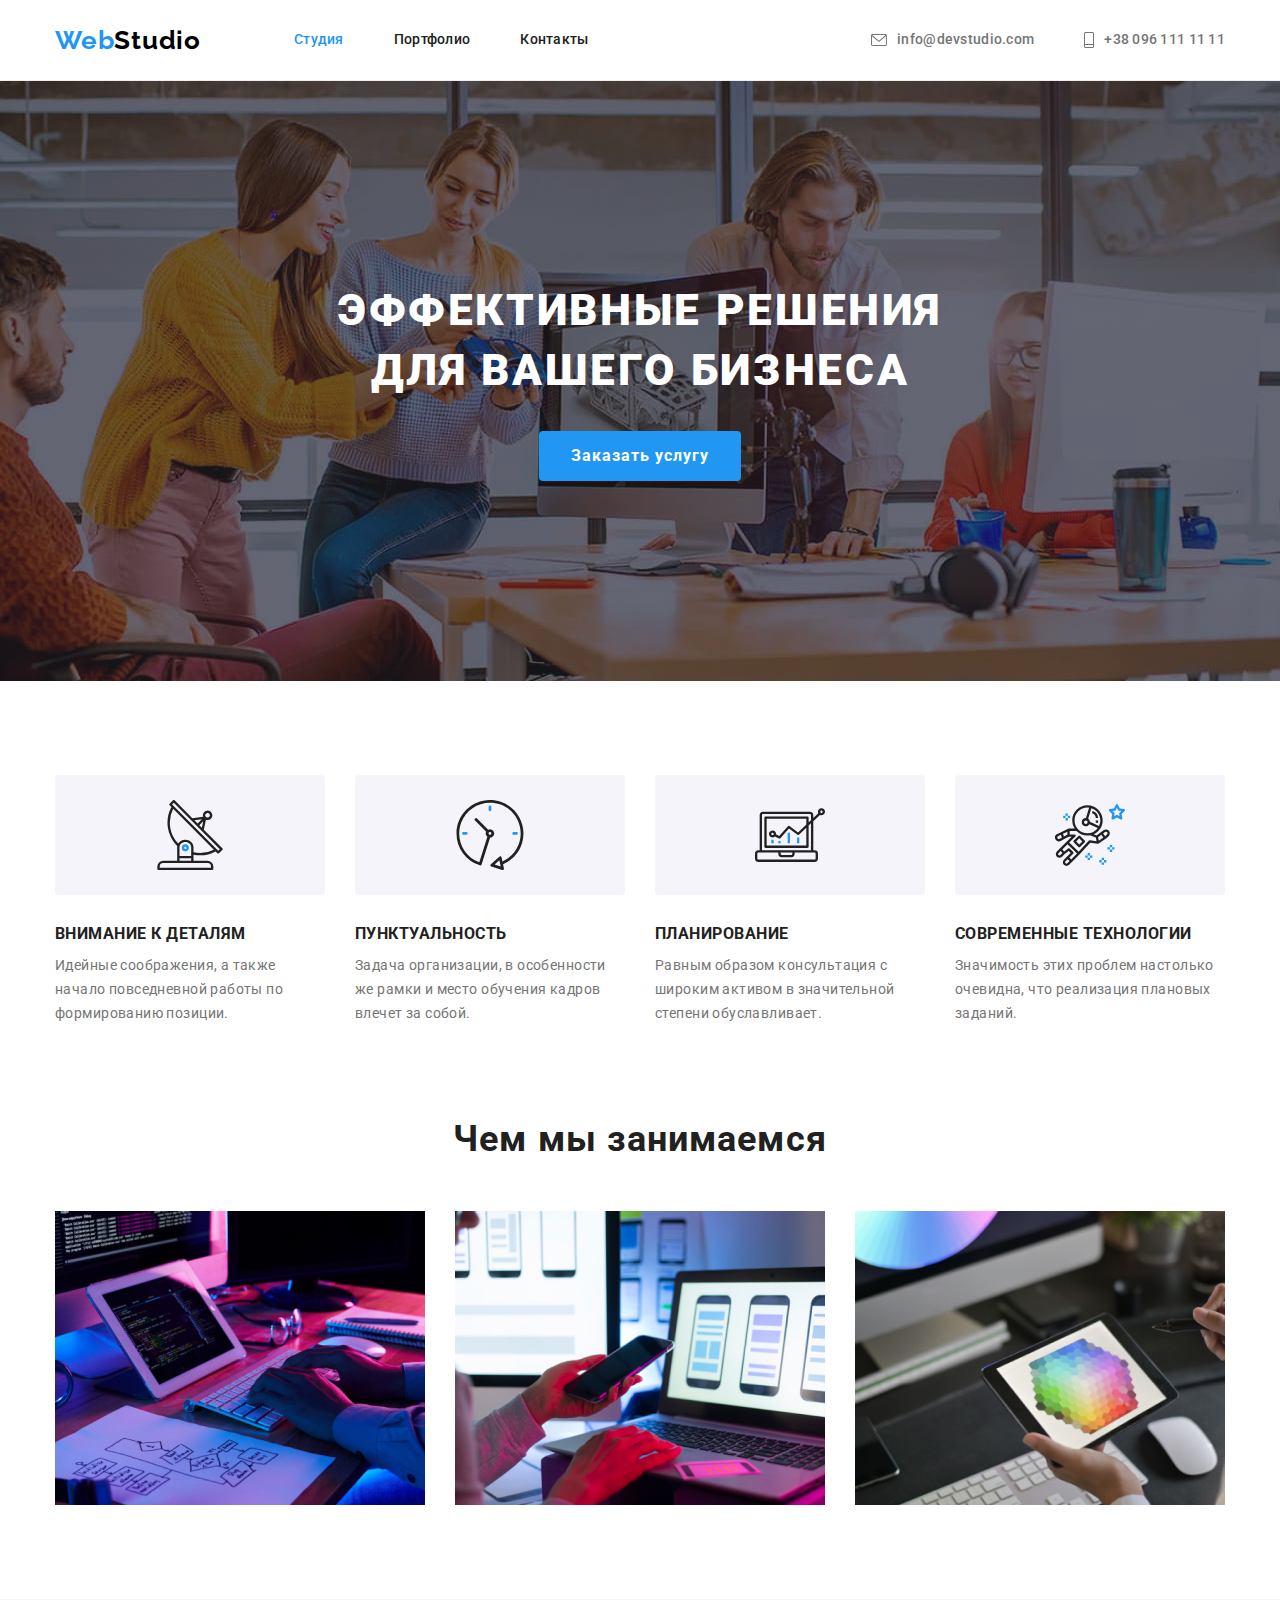
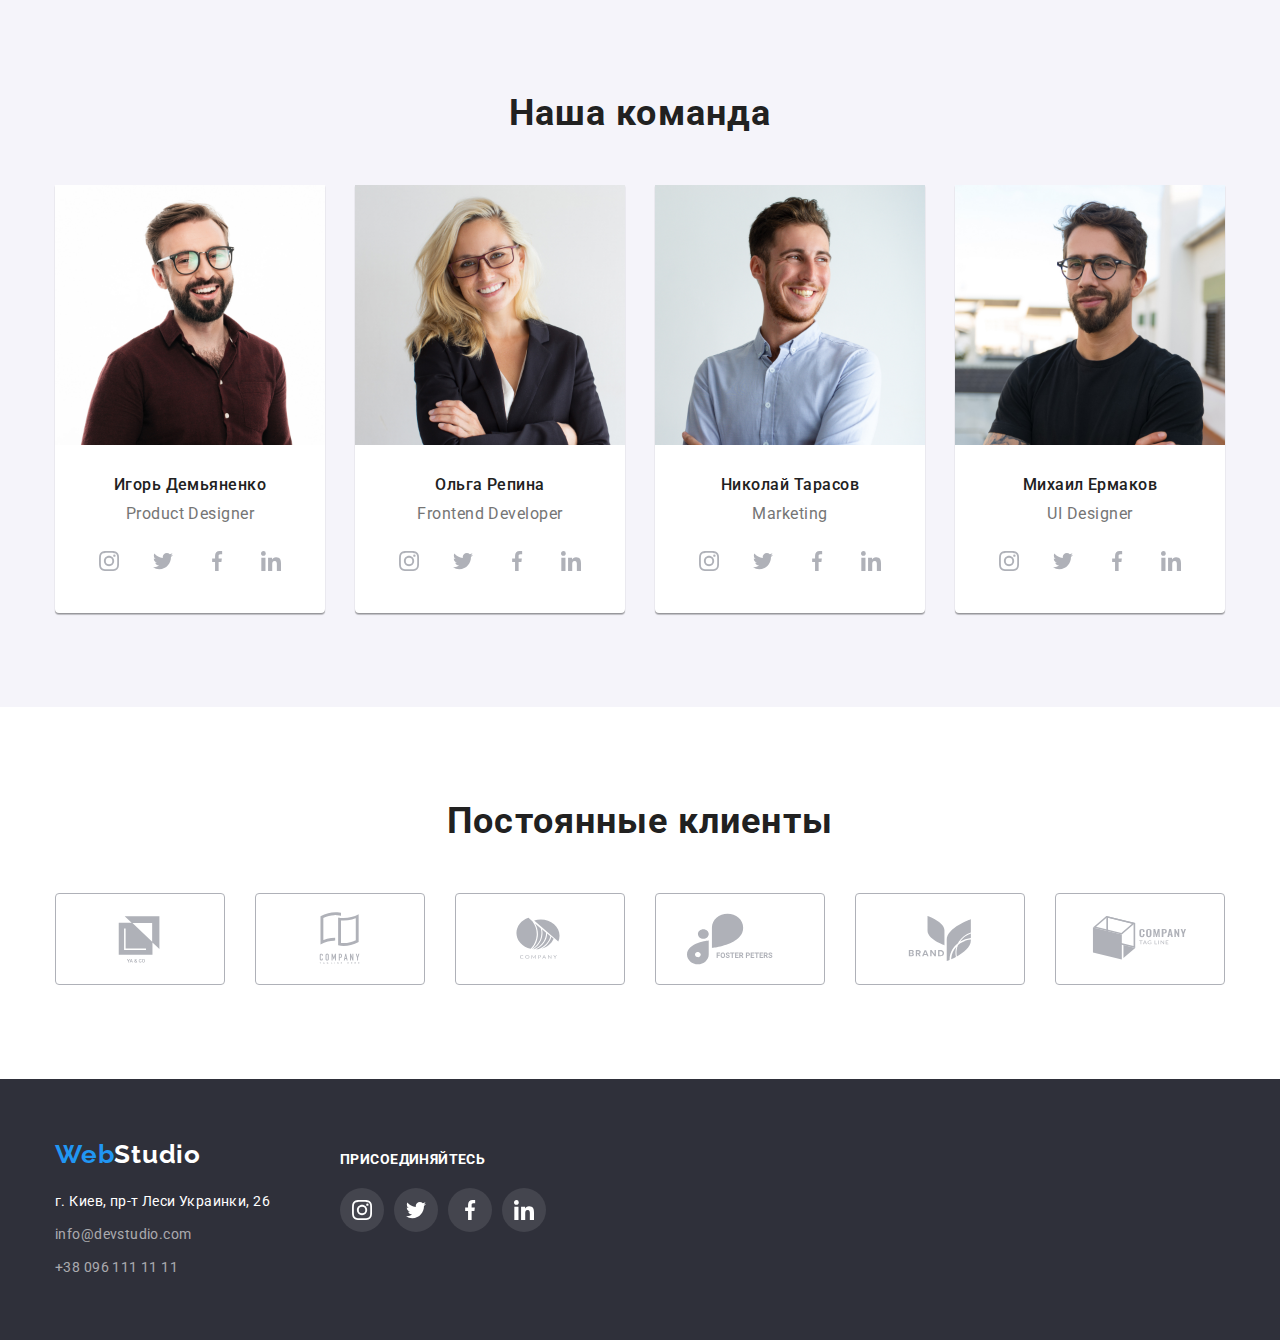
==== index.html @ 8ae1b4e3 "V0.1" ====
<!DOCTYPE html>
<html lang="ru">
  <head>
    <meta charset="UTF-8" />
    <meta http-equiv="X-UA-Compatible" content="IE=edge" />
    <meta name="viewport" content="width=device-width, initial-scale=1.0" />
    <title>WebStudio</title>
    <link rel="preconnect" href="https://fonts.googleapis.com" />
    <link rel="preconnect" href="https://fonts.gstatic.com" crossorigin />
    <link
      href="https://fonts.googleapis.com/css2?family=Raleway:wght@700&family=Roboto:wght@400;500;700;900&display=swap"
      rel="stylesheet"
    />
    <link 
    rel="stylesheet" 
    href="https://cdnjs.cloudflare.com/ajax/libs/modern-normalize/1.0.0/modern-normalize.min.css" />
    <link href="./css/style.css" rel="stylesheet" />
  </head>
  <body>
    <!--Шапка сайта-->
    <header class="page-header">
      <div class="container main-nav">
        <nav class="secondary-nav">
            <a class="header-logo" href="./index.html">
              <span class="logo-text">Web</span>Studio
            </a>
            
            <ul class="site-nav lists">
              <li class="item">
                <a class="link current" href="./index.html">
                  Студия
                </a>
              </li>

              <li class="item">
                <a class="link" href="./portfolio.html">
                  Портфолио
                </a>
              </li>

              <li class="item">
                <a class="link" href="">
                  Контакты
                </a>
              </li>

            </ul>
        </nav>

          <ul class="site-contacts lists">
            <li class="item">
              <a class="link" href="mailto:info@devstudio.com">
                <svg class="link-icon"  width="16" height="12">
                  <use href="./img/icons.svg#icon-mail"></use>
                </svg>
                info@devstudio.com
              </a>
            </li>

            <li class="item">
              <a class="link" href="tel:+380961111111">
                <svg class="link-icon" width="10" height="16">
                  <use href="./img/icons.svg#icon-phone"></use>
                </svg>
                +38 096 111 11 11
              </a>
            </li>

          </ul>
      </div>
        
    </header>
    
    <!--Главный блок-->
    <main>

      <!--Секция герой-->
      <section class="section-hero">
        <h1 class="hero-title">
          Эффективные решения <br>
          для вашего бизнеса
        </h1>
        <button type="button" class="button secondary">Заказать услугу</button>
      </section>

      <!--Секция преимуществ-->
      <section class="section">
          <div class="container">
              <h2 class="section-title visually-hidden">Наши преимущества</h2>
              
              <ul class="advantage-cards lists">

                <li class="item">

                  <div class="thumb">
                    <svg class="advantage-icon" width="70" height="70">
                      <use href="./img/icons.svg#icon-antenna"></use>
                    </svg>
                  </div>

                  <h3 class="card-title">
                    Внимание к деталям
                  </h3>
                  <p class="card-text">
                    Идейные соображения, а также начало повседневной работы по формированию позиции.
                  </p>
                </li>
                
                <li class="item">
                  <div class="thumb">
                    <svg class="advantage-icon" width="70" height="70">
                      <use href="./img/icons.svg#icon-clock"></use>
                    </svg>
                  </div>

                  <h3 class="card-title">
                    Пунктуальность
                  </h3>
                  <p class="card-text">
                    Задача организации, в особенности же рамки и место обучения кадров влечет за собой.
                  </p>
                </li>
                
                <li class="item">
                  <div class="thumb">
                    <svg class="advantage-icon" width="70" height="70">
                      <use href="./img/icons.svg#icon-diagram"></use>
                    </svg>
                  </div>

                  <h3 class="card-title">
                    Планирование
                  </h3>
                  <p class="card-text">
                    Равным образом консультация с широким активом в значительной степени обуславливает.
                  </p>
                </li>
                
                <li class="item">
                  <div class="thumb">
                    <svg class="advantage-icon" width="70" height="70">
                      <use href="./img/icons.svg#icon-astronaut"></use>
                    </svg>
                  </div>

                  <h3 class="card-title">
                    Современные технологии
                  </h3>
                  <p class="card-text">
                    Значимость этих проблем настолько очевидна, что реализация плановых заданий.
                  </p>
                </li>
              </ul>
          </div>
      </section>

      <!--Секция рода деятельности-->
      <section class="section secondary">
          <div class="container">
            
            <h2 class="section-title">Чем мы занимаемся</h2>
            
            <ul class="career-cards lists">

              <li class="item">
                <div class="card-tumb">
                  <img src="./img/img_1.jpg" 
                  alt="Программист работает за столом в офисе" 
                  width="370" />
                </div>
              </li>

              <li class="item">
                <div class="card-tumb">
                  <img src="./img/img_2.jpg" 
                  alt="Веб дизайнер разрабатывает интерфейс мобильного приложения" 
                  width="370" />
                </div>
              </li>

              <li class="item">
                <div class="card-tumb">
                  <img src="./img/img_3.jpg" 
                  alt="Веб дизайнер работает с графическим планшетом" 
                  width="370" />
                </div>
              </li>

            </ul>

          </div>
      </section>

      <!--Секция команды-->
      <section class="section team">
          <div class="container">
              <h2 class="section-title">Наша команда</h2>

              <ul class="team-cards lists">

                <li class="item">

                  <img src="./img/photo/photo_1.jpg" 
                  alt="Фотография члена команды" 
                  width="270" />

                  <div class="card-content">
                    <h3 class="card-title">
                      Игорь Демьяненко
                    </h3>
                    <p class="card-text">
                      Product Designer
                    </p>

                    <ul class="social-block lists">
                      <li class="social-item">
                        <a class="social-block__link" href="#instagram">
                          <svg class="social-icon" width="20" height="20">
                            <use href="./img/icons.svg#icon-instagram"></use>
                          </svg>
                        </a>
                      </li>

                      <li class="social-item">
                        <a class="social-block__link" href="#twitter">
                          <svg class="social-icon" width="20" height="20">
                            <use href="./img/icons.svg#icon-twitter"></use>
                          </svg>
                        </a>
                      </li>

                      <li class="social-item">
                        <a class="social-block__link" href="#facebook">
                          <svg class="social-icon" width="20" height="20">
                            <use href="./img/icons.svg#icon-facebook"></use>
                          </svg>
                        </a>
                      </li>

                      <li class="social-item">
                        <a class="social-block__link" href="#linkedin">
                          <svg class="social-icon" width="20" height="20">
                            <use href="./img/icons.svg#icon-linkedin"></use>
                          </svg>
                        </a>
                      </li>

                    </ul>


                  </div>

                </li>

                <li class="item">

                  <img src="./img/photo/photo_2.jpg" 
                  alt="Фотография члена команды" 
                  width="270" />

                  <div class="card-content">
                    <h3 class="card-title">
                      Ольга Репина
                    </h3>
                    <p class="card-text">
                      Frontend Developer
                    </p>

                    <ul class="social-block lists">
                      <li class="social-item">
                        <a class="social-block__link" href="#instagram">
                          <svg class="social-icon" width="20" height="20">
                            <use href="./img/icons.svg#icon-instagram"></use>
                          </svg>
                        </a>
                      </li>
                    
                      <li class="social-item">
                        <a class="social-block__link" href="#twitter">
                          <svg class="social-icon" width="20" height="20">
                            <use href="./img/icons.svg#icon-twitter"></use>
                          </svg>
                        </a>
                      </li>
                    
                      <li class="social-item">
                        <a class="social-block__link" href="#facebook">
                          <svg class="social-icon" width="20" height="20">
                            <use href="./img/icons.svg#icon-facebook"></use>
                          </svg>
                        </a>
                      </li>
                    
                      <li class="social-item">
                        <a class="social-block__link" href="#linkedin">
                          <svg class="social-icon" width="20" height="20">
                            <use href="./img/icons.svg#icon-linkedin"></use>
                          </svg>
                        </a>
                      </li>
                    
                    </ul>

                  </div>

                </li>

                <li class="item">

                  <img src="./img/photo/photo_3.jpg" 
                  alt="Фотография члена команды" 
                  width="270" />

                  <div class="card-content">
                    <h3 class="card-title">
                      Николай Тарасов
                    </h3>
                    <p class="card-text">
                      Marketing
                    </p>

                    <ul class="social-block lists">
                      <li class="social-item">
                        <a class="social-block__link" href="#instagram">
                          <svg class="social-icon" width="20" height="20">
                            <use href="./img/icons.svg#icon-instagram"></use>
                          </svg>
                        </a>
                      </li>
                    
                      <li class="social-item">
                        <a class="social-block__link" href="#twitter">
                          <svg class="social-icon" width="20" height="20">
                            <use href="./img/icons.svg#icon-twitter"></use>
                          </svg>
                        </a>
                      </li>
                    
                      <li class="social-item">
                        <a class="social-block__link" href="#facebook">
                          <svg class="social-icon" width="20" height="20">
                            <use href="./img/icons.svg#icon-facebook"></use>
                          </svg>
                        </a>
                      </li>
                    
                      <li class="social-item">
                        <a class="social-block__link" href="#linkedin">
                          <svg class="social-icon" width="20" height="20">
                            <use href="./img/icons.svg#icon-linkedin"></use>
                          </svg>
                        </a>
                      </li>
                    
                    </ul>

                  </div>
                </li>

                <li class="item">

                  <img src="./img/photo/photo_4.jpg" 
                  alt="Фотография члена команды" 
                  width="270" />

                  <div class="card-content">
                    <h3 class="card-title">
                      Михаил Ермаков
                    </h3>
                    <p class="card-text">
                      UI Designer
                    </p>

                    <ul class="social-block lists">
                      <li class="social-item">
                        <a class="social-block__link" href="#instagram">
                          <svg class="social-icon" width="20" height="20">
                            <use href="./img/icons.svg#icon-instagram"></use>
                          </svg>
                        </a>
                      </li>
                    
                      <li class="social-item">
                        <a class="social-block__link" href="#twitter">
                          <svg class="social-icon" width="20" height="20">
                            <use href="./img/icons.svg#icon-twitter"></use>
                          </svg>
                        </a>
                      </li>
                    
                      <li class="social-item">
                        <a class="social-block__link" href="#facebook">
                          <svg class="social-icon" width="20" height="20">
                            <use href="./img/icons.svg#icon-facebook"></use>
                          </svg>
                        </a>
                      </li>
                    
                      <li class="social-item">
                        <a class="social-block__link" href="#linkedin">
                          <svg class="social-icon" width="20" height="20">
                            <use href="./img/icons.svg#icon-linkedin"></use>
                          </svg>
                        </a>
                      </li>
                    
                    </ul>

                  </div>
                </li>

              </ul>
          </div>
      </section>

      <!-- Секция клиентов -->

      <section class="section">
        <div class="container">
          <h2 class="section-title">Постоянные клиенты</h2>

          <ul class="clients-cards lists">

            <li class="item">
                <a class="link" href="#client1">
                  <svg class="client-icon" width="106" height="60">
                    <use href="./img/icons.svg#icon-client1"></use>
                  </svg>
                </a>
            </li>

            <li class="item">
                <a class="link" href="#client2">
                  <svg class="client-icon" width="106" height="60">
                    <use href="./img/icons.svg#icon-client2"></use>
                  </svg>
                </a>
            </li>

            <li class="item">
                <a class="link" href="#client3">
                  <svg class="client-icon" width="106" height="60">
                    <use href="./img/icons.svg#icon-client3"></use>
                  </svg>
                </a>
            </li>

            <li class="item">
                <a class="link" href="#client4">
                  <svg class="client-icon" width="106" height="60">
                    <use href="./img/icons.svg#icon-client4"></use>
                  </svg>
                </a>
            </li>

            <li class="item">
                <a class="link" href="#client5">
                  <svg class="client-icon" width="106" height="60">
                    <use href="./img/icons.svg#icon-client5"></use>
                  </svg>
                </a>
            </li>

            <li class="item">
                <a class="link" href="#client6">
                  <svg class="client-icon" width="106" height="60">
                    <use href="./img/icons.svg#icon-client6"></use>
                  </svg>
                </a>
            </li>
          </ul>

        </div>
      </section>

    </main>
    <!--Подвал сайта-->
    <footer class="footer">
        <div class="container footer-contant">

          <div class="footer-logo">

            <a class="footer-link" href="./index.html">
              <span class="logo-text">Web</span>Studio
            </a>
            <address class="footer-address">
              <ul class="footer-contacts lists">

                <li class="link">
                  <a href="#" class="address">г. Киев, пр-т Леси Украинки, 26</a>
                </li>

                <li class="link">
                  <a href="mailto:info@devstudio.com">info@devstudio.com</a>
                </li>

                <li class="link">
                  <a href="tel:+380961111111">+38 096 111 11 11</a>
                </li>

              </ul>
            </address>
          </div>
            
          <div class="footer-social">

            <b class="title">присоединяйтесь</b>

            <ul class="social-block lists">
              <li class="social-item">
                <a class="social-block__link test" href="#instagram">
                  <svg class="social-icon" width="20" height="20">
                    <use href="./img/icons.svg#icon-instagram"></use>
                  </svg>
                </a>
              </li>
            
              <li class="social-item">
                <a class="social-block__link test" href="#twitter">
                  <svg class="social-icon" width="20" height="20">
                    <use href="./img/icons.svg#icon-twitter"></use>
                  </svg>
                </a>
              </li>
            
              <li class="social-item">
                <a class="social-block__link test" href="#facebook">
                  <svg class="social-icon" width="20" height="20">
                    <use href="./img/icons.svg#icon-facebook"></use>
                  </svg>
                </a>
              </li>
            
              <li class="social-item">
                <a class="social-block__link test" href="#linkedin">
                  <svg class="social-icon" width="20" height="20">
                    <use href="./img/icons.svg#icon-linkedin"></use>
                  </svg>
                </a>
              </li>
            
            </ul>

          </div>
        </div>
    </footer>
  </body>
</html>
---- css/style.css ----
:root {
  --primary-text-color: #757575;
  --title-text-color: #212121;
  --accent-color: #2196f3;
  --white-color: #fff;
  --black-color: #000;
  --section-bg-color: #2f303a;
  --button-bg-color: #f5f4fa;
  --button-secondary-bg-color: #188ce8;
  --footer-link-color: rgba(255, 255, 255, 0.6);
  --border-color: #eeeeee;
  --icon-primary-color: #afb1b8;
  --icon-secondary-color: #2196f3;
  --card-shadow: 0px 1px 1px rgba(0, 0, 0, 0.12), 0px 1px 1px rgba(0, 0, 0, 0.14),
    0px 2px 1px rgba(0, 0, 0, 0.2);
  --button-shadow: 0px 3px 1px rgba(0, 0, 0, 0.1), 0px 1px 2px rgba(0, 0, 0, 0.08),
    0px 2px 2px rgba(0, 0, 0, 0.12);
  --card-radius: 0px 0px 4px 4px;
  --card-set-gap: 30px;
}

body {
  font-family: 'Roboto', sans-serif;
  font-size: 14px;

  background-color: var(--white-color);
  color: var(--primary-text-color);
}

img {
  display: block;
  max-width: 100%;
  height: auto;
}

/* Утилиты */

.lists {
  list-style: none;

  padding: 0;
  margin: 0;
}

/* Скрыть заголовок */

.visually-hidden {
  position: absolute;
  width: 1px;
  height: 1px;
  margin: -1px;
  padding: 0;
  overflow: hidden;
  border: 0;
  clip: rect(0 0 0 0);
}

/* Стили контейнера */

.container {
  width: 1200px;
  padding-left: 15px;
  padding-right: 15px;

  margin: 0 auto;

  /* border: 2px solid red; */
}

/* Стили секций */

.section {
  padding-top: 94px;
  padding-bottom: 94px;

  /* outline: 2px solid orchid; */
}

.section.secondary {
  padding-top: 0;
}

.section.team {
  background-color: var(--button-bg-color);
}

/* Стили шапки сайта */

.page-header {
  border-bottom: 1px solid var(--border-color);
}

.main-nav {
  display: flex;
  align-items: center;
}

.secondary-nav {
  display: flex;
  align-items: center;
  margin-right: auto;
}

.site-nav {
  display: flex;
  margin-left: 93px;
}

.site-contacts {
  display: flex;
}

.site-nav .link {
  display: inline-block;
  font-weight: 500;
  line-height: 1.14;
  letter-spacing: 0.02em;
  text-decoration: none;

  padding-top: 32px;
  padding-bottom: 32px;

  color: var(--title-text-color);
}

.site-nav .link.current {
  color: var(--accent-color);
}

.site-nav .link:hover,
.site-nav .link:focus {
  color: var(--accent-color);
}

.site-contacts .link {
  font-weight: 500;
  line-height: 1.14;
  letter-spacing: 0.02em;
  text-decoration: none;

  display: inline-flex;
  align-items: center;
  justify-content: center;
  align-self: start;

  padding: 32px 0px 32px 0px;

  fill: var(--primary-text-color);
  color: var(--primary-text-color);
}

.site-contacts .link:hover,
.site-contacts .link:focus {
  color: var(--accent-color);
  fill: var(--accent-color);
}

.site-contacts .link-icon {
  margin-right: 10px;
}

.site-nav .item:not(:last-child) {
  margin-right: 50px;
}

.site-contacts .item + .item {
  margin-left: 50px;
}

.header-logo {
  font-family: Raleway;
  font-weight: 700;
  font-size: 26px;
  line-height: 1.19;
  letter-spacing: 0.03em;
  text-decoration: none;

  color: var(--black-color);
}

.logo-text {
  color: var(--accent-color);
}

/* Стили подвала сайта */

.footer {
  padding-top: 60px;
  padding-bottom: 60px;

  background-color: var(--section-bg-color);
}

.container.footer-contant {
  display: flex;
  flex-wrap: wrap;
}

.footer-social {
  margin-top: 12px;
  margin-left: 70px;
}

.footer-social .title {
  font-weight: 700;
  font-size: 14px;
  line-height: 1.14;
  letter-spacing: 0.03em;
  text-transform: uppercase;

  display: inline-flex;
  margin-bottom: 20px;

  color: var(--white-color);
}

.footer-link {
  font-family: Raleway;
  font-weight: 700;
  font-size: 26px;
  line-height: 1.19;
  letter-spacing: 0.03em;
  text-decoration: none;

  margin-bottom: 20px;
  display: block;

  color: var(--white-color);
}

.footer-contacts a {
  display: block;

  font-style: normal;
  line-height: 1.71;
  letter-spacing: 0.03em;
  text-decoration: none;

  color: var(--footer-link-color);
}

.footer-contacts .address {
  font-style: normal;

  color: var(--white-color);
}

.footer-contacts .link:not(:last-child) {
  margin-bottom: 9px;
}

.footer-social .social-block__link.test {
  background-color: rgba(255, 255, 255, 0.1);
  fill: var(--white-color);
}

.footer-social .social-block__link.test:hover,
.footer-social .social-block__link.test:focus {
  background-color: var(--icon-secondary-color);
}

/* Стили секции герой */

.section-hero {
  max-width: 1600px;
  height: 600px;
  margin: 0 auto;
  padding: 200px 0px;

  background-image: linear-gradient(to right, rgba(47, 48, 58, 0.4), rgba(47, 48, 58, 0.4)),
    url('../img/header-img.jpg');
  background-repeat: no-repeat;
  background-position: center;
  background-size: cover;
  background-color: var(--section-bg-color);

  text-align: center;
}

.hero-title {
  font-weight: 900;
  font-size: 44px;
  line-height: 1.36;
  letter-spacing: 0.06em;
  text-transform: uppercase;

  margin-top: 0;
  margin-bottom: 30px;

  color: var(--white-color);
}

/* Стили секции преимуществ */

.section-title {
  font-weight: 700;
  font-size: 36px;
  line-height: 1.16;
  letter-spacing: 0.03em;
  text-align: center;

  margin-top: 0;
  margin-bottom: 50px;

  color: var(--title-text-color);
}

.advantage-cards {
  display: flex;
  flex-wrap: wrap;

  margin-left: calc(-1 * var(--card-set-gap));
  margin-top: calc(-1 * var(--card-set-gap));
}

.advantage-cards .item {
  flex-basis: calc(100% / 4 - var(--card-set-gap));
  margin-left: var(--card-set-gap);
  margin-top: var(--card-set-gap);

  max-width: 270px;
}

.advantage-cards .thumb {
  display: flex;
  justify-content: center;
  align-items: center;

  max-width: 270px;
  height: 120px;
  margin-bottom: 30px;

  border-radius: 4px;
  background-color: var(--button-bg-color);
}

.advantage-cards .card-title {
  margin-top: 0;
  margin-bottom: 10px;

  font-weight: 700;
  line-height: 1.14;
  letter-spacing: 0.03em;
  text-transform: uppercase;

  color: var(--title-text-color);
}

.advantage-cards .card-text {
  margin-top: 0;
  margin-bottom: 0;

  font-size: 14px;
  line-height: 1.71;
  letter-spacing: 0.03em;
}

/* Стили секции рода деятельности */

.career-cards {
  display: flex;
  flex-wrap: wrap;

  margin-left: calc(-1 * var(--card-set-gap));
  margin-top: calc(-1 * var(--card-set-gap));
}

.career-cards .item {
  flex-basis: calc(100% / 3 - var(--card-set-gap));
  margin-left: var(--card-set-gap);
  margin-top: var(--card-set-gap);

  /* outline: 2px solid green; */
}
/* Стили секции команды */

.team-cards {
  display: flex;
  flex-wrap: wrap;

  margin-left: calc(-1 * var(--card-set-gap));
  margin-top: calc(-1 * var(--card-set-gap));
}

.team-cards .item {
  flex-basis: calc(100% / 4 - var(--card-set-gap));
  margin-left: var(--card-set-gap);
  margin-top: var(--card-set-gap);

  box-shadow: var(--card-shadow);
  border-radius: var(--card-radius);

  background-color: var(--white-color);

  /* outline: 2px solid green; */
}

.social-block {
  display: flex;
  flex-wrap: wrap;
  justify-content: center;
}

.social-block .social-block__link {
  display: flex;
  align-items: center;
  justify-content: center;
  fill: var(--icon-primary-color);

  width: 44px;
  height: 44px;
  border-radius: 50%;
}

.social-block .social-item:not(:last-child) {
  margin-right: 10px;
}

.social-block .social-block__link:hover,
.social-block .social-block__link:focus {
  background-color: var(--icon-secondary-color);
  fill: var(--white-color);
}

.team-cards img {
  margin-top: 0;
}

.team-cards .card-title {
  margin-top: 0;
  margin-bottom: 10px;

  font-weight: 500;
  font-size: 16px;
  line-height: 1.19;
  letter-spacing: 0.03em;

  color: var(--title-text-color);
}

.team-cards .card-text {
  margin-top: 0;
  margin-bottom: 16px;

  font-size: 16px;
  line-height: 1.19;
  letter-spacing: 0.03em;
}

.card-content {
  padding-top: 30px;
  padding-bottom: 30px;

  text-align: center;
}

/* Стили секции клиентов */

.clients-cards {
  display: flex;
  flex-wrap: wrap;

  margin-left: calc(-1 * var(--card-set-gap));
  margin-top: calc(-1 * var(--card-set-gap));
}

.clients-cards .item {
  flex-basis: calc(100% / 6 - var(--card-set-gap));
  margin-left: var(--card-set-gap);
  margin-top: var(--card-set-gap);
}

.clients-cards .link {
  display: flex;
  align-items: center;
  justify-content: center;

  cursor: pointer;
  width: 170px;
  height: 92px;
  border: 1px solid var(--icon-primary-color);
  box-sizing: border-box;
  border-radius: 4px;
}

.clients-cards .link {
  fill: var(--icon-primary-color);
}

.clients-cards .link:hover,
.clients-cards .link:focus {
  border: 1px solid var(--icon-secondary-color);
  fill: var(--icon-secondary-color);
}

/* Страница портфолио */

/* Стили секции примера работ */

.portfolio-cards {
  display: flex;
  flex-wrap: wrap;

  margin-left: calc(-1 * var(--card-set-gap));
  margin-top: calc(-1 * var(--card-set-gap));
}

.portfolio-cards > .item {
  flex-basis: calc(100% / 3 - var(--card-set-gap));
  margin-left: var(--card-set-gap);
  margin-top: var(--card-set-gap);
}

.portfolio-links {
  margin-bottom: 34px;
  display: flex;
  justify-content: center;
}

.portfolio-links .item:not(:last-child) {
  margin-right: 8px;
}

.portfolio-cards .item {
  border: 1px solid var(--border-color);
}

.portfolio-cards .item:hover {
  box-shadow: var(--card-shadow);
}

.portfolio-cards a {
  text-decoration: none;
}

.portfolio-cards .card-content {
  display: block;
  padding: 20px 24px 20px 24px;
  text-align: left;
}

.card-heading {
  margin-top: 0;
  margin-bottom: 4px;

  font-weight: 700;
  font-size: 18px;
  line-height: 2;
  letter-spacing: 0.06em;

  color: var(--title-text-color);
}

.card-text {
  margin: 0;

  font-weight: normal;
  font-size: 16px;
  line-height: 1.87;
  letter-spacing: 0.03em;

  color: var(--primary-text-color);
}

/* Кнопки */

.button {
  background-color: var(--button-bg-color);
  color: var(--title-text-color);

  font-family: inherit;
  text-align: center;

  border-radius: 4px;
  border: 0;
}

.portfolio-links .button.current {
  background-color: var(--accent-color);
  color: var(--white-color);
  box-shadow: var(--button-shadow);
}

.button.primary {
  background-color: var(--button-bg-color);
  color: var(--title-text-color);

  font-weight: 500;
  font-size: 16px;
  line-height: 1.62;
  text-align: center;
  letter-spacing: 0.03em;
  cursor: pointer;

  min-width: 73px;
  padding: 6px 32px;
}

.button.primary:hover,
.button.primary:focus {
  background-color: var(--accent-color);
  color: var(--white-color);
  box-shadow: var(--button-shadow);
}

.button.secondary {
  background-color: var(--accent-color);
  color: var(--white-color);

  font-weight: 700;
  font-size: 16px;
  line-height: 1.87;
  letter-spacing: 0.06em;
  cursor: pointer;

  min-width: 200px;
  padding: 10px 32px;
}

.button.secondary:hover,
.button.secondary:focus {
  background-color: var(--button-secondary-bg-color);
}
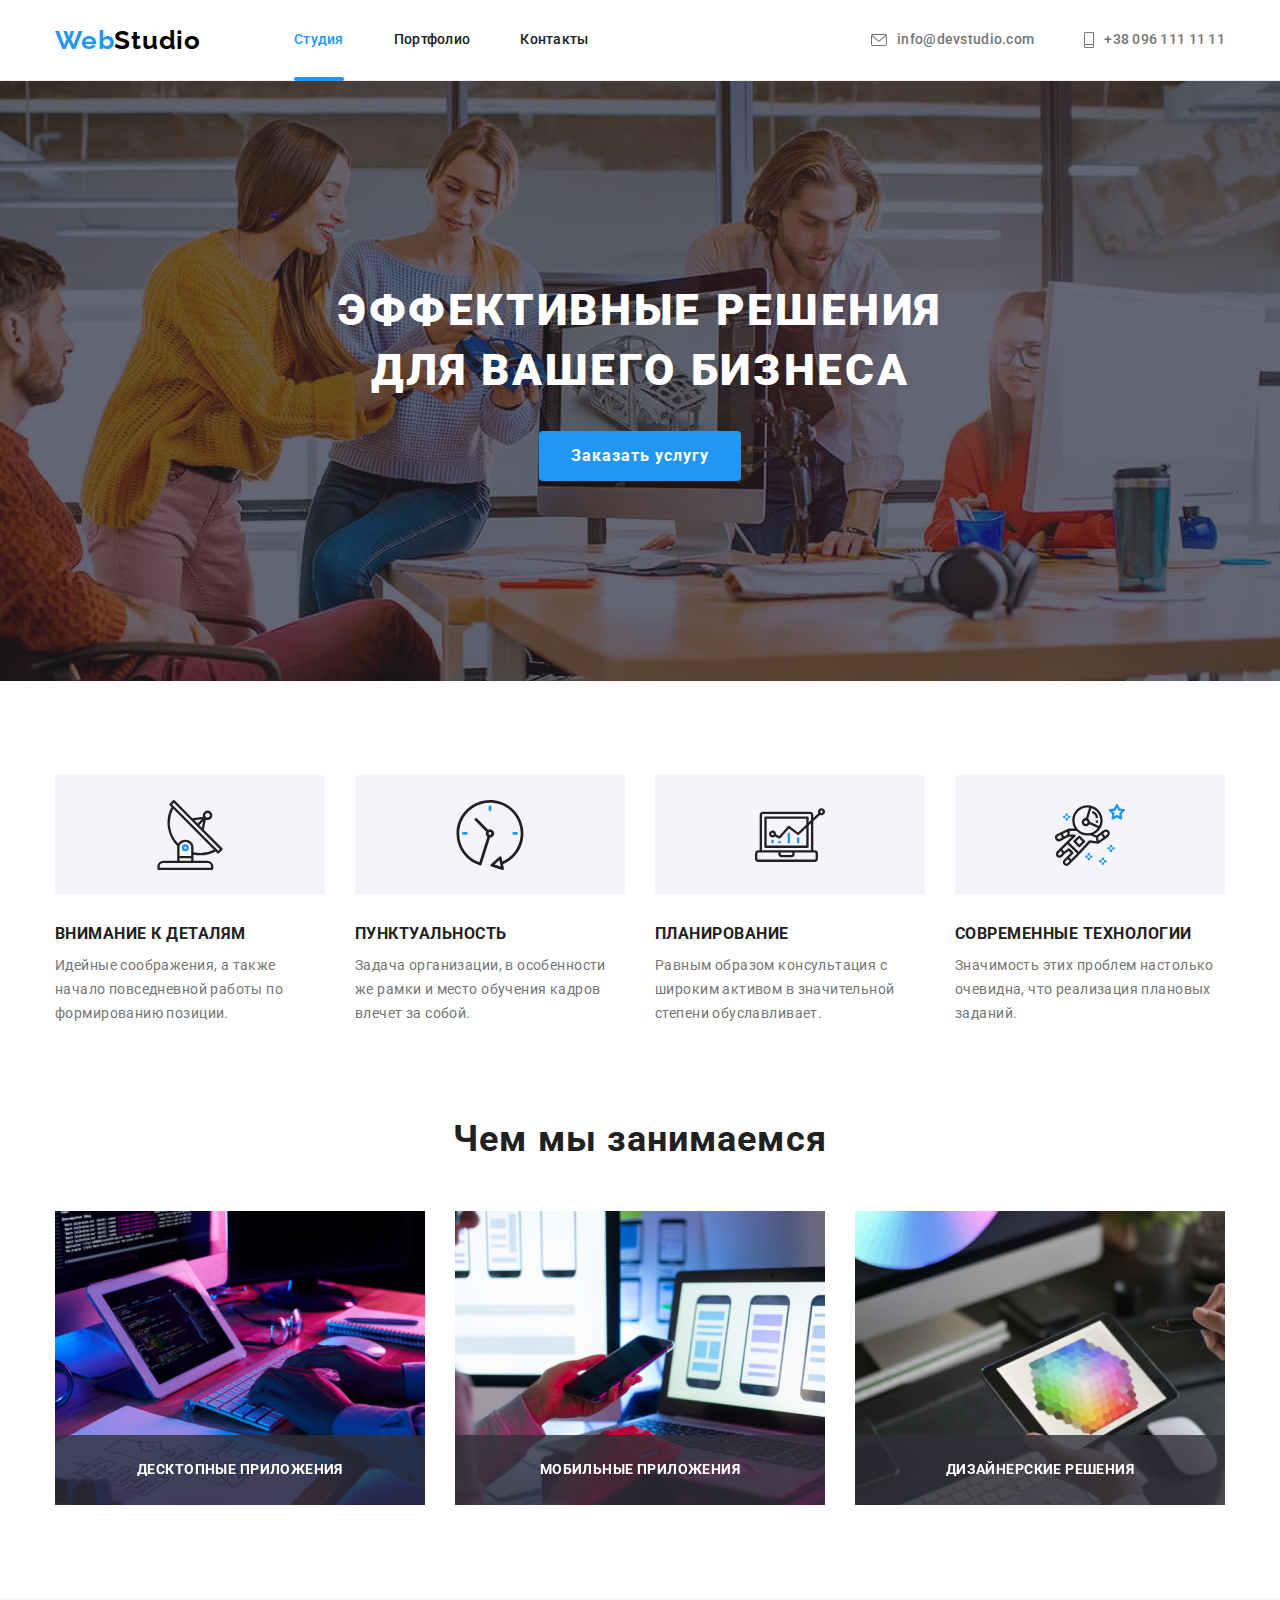
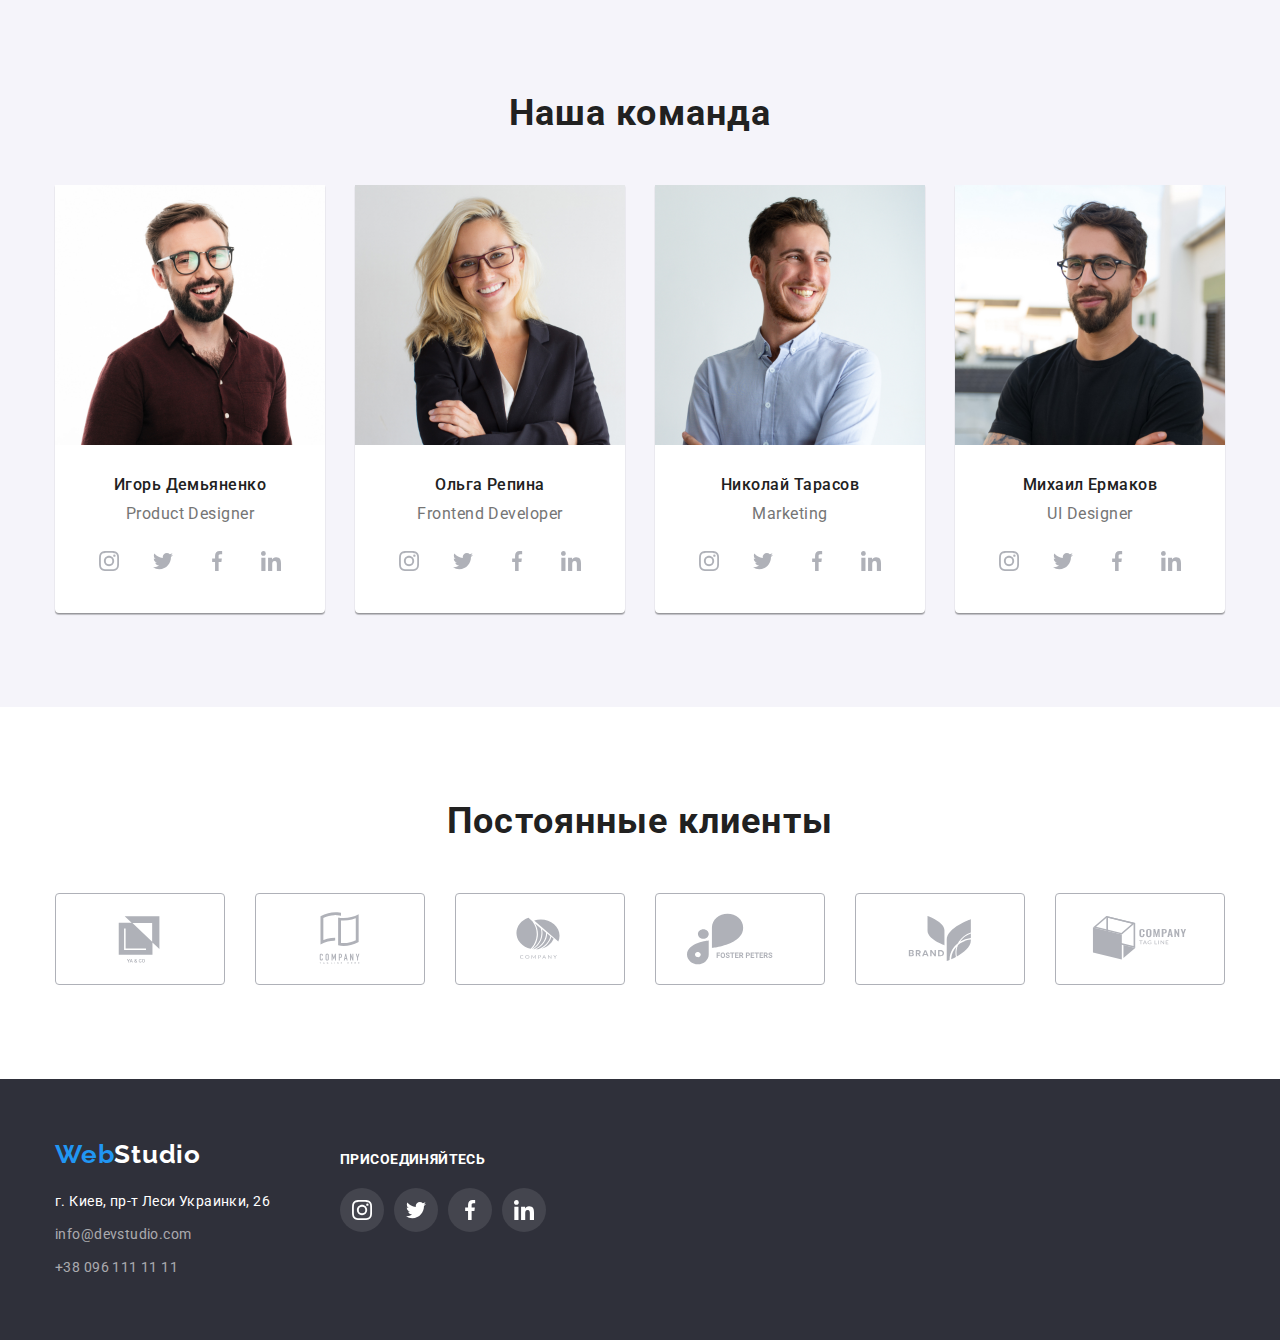
==== commit 8d244472: "V1" ====
--- a/index.html
+++ b/index.html
@@ -80,7 +80,21 @@
           Эффективные решения <br>
           для вашего бизнеса
         </h1>
-        <button type="button" class="button secondary">Заказать услугу</button>
+
+        <button type="button" class="button secondary" data-modal-open>Заказать услугу</button>
+      
+        <div class="backdrop is-hidden" data-modal>
+
+          <div class="modal">
+            <button class="close-button" data-modal-close>
+              <svg class="icon-close" width="11" height="11">
+                <use href="./img/icons.svg#icon-close"></use>
+              </svg>
+            </button>
+          </div>
+
+        </div>
+    
       </section>
 
       <!--Секция преимуществ-->
@@ -167,6 +181,10 @@
                   <img src="./img/img_1.jpg" 
                   alt="Программист работает за столом в офисе" 
                   width="370" />
+                
+                  <p class="label">
+                    Десктопные приложения
+                  </p>
                 </div>
               </li>
 
@@ -175,6 +193,10 @@
                   <img src="./img/img_2.jpg" 
                   alt="Веб дизайнер разрабатывает интерфейс мобильного приложения" 
                   width="370" />
+
+                  <p class="label">
+                    Мобильные приложения
+                  </p>
                 </div>
               </li>
 
@@ -183,6 +205,10 @@
                   <img src="./img/img_3.jpg" 
                   alt="Веб дизайнер работает с графическим планшетом" 
                   width="370" />
+
+                  <p class="label">
+                    Дизайнерские решения
+                  </p>
                 </div>
               </li>
 
@@ -508,7 +534,7 @@
 
             <ul class="social-block lists">
               <li class="social-item">
-                <a class="social-block__link test" href="#instagram">
+                <a class="social-block__link social" href="#instagram">
                   <svg class="social-icon" width="20" height="20">
                     <use href="./img/icons.svg#icon-instagram"></use>
                   </svg>
@@ -516,7 +542,7 @@
               </li>
             
               <li class="social-item">
-                <a class="social-block__link test" href="#twitter">
+                <a class="social-block__link social" href="#twitter">
                   <svg class="social-icon" width="20" height="20">
                     <use href="./img/icons.svg#icon-twitter"></use>
                   </svg>
@@ -524,7 +550,7 @@
               </li>
             
               <li class="social-item">
-                <a class="social-block__link test" href="#facebook">
+                <a class="social-block__link social" href="#facebook">
                   <svg class="social-icon" width="20" height="20">
                     <use href="./img/icons.svg#icon-facebook"></use>
                   </svg>
@@ -532,7 +558,7 @@
               </li>
             
               <li class="social-item">
-                <a class="social-block__link test" href="#linkedin">
+                <a class="social-block__link social" href="#linkedin">
                   <svg class="social-icon" width="20" height="20">
                     <use href="./img/icons.svg#icon-linkedin"></use>
                   </svg>
@@ -544,5 +570,11 @@
           </div>
         </div>
     </footer>
+
+    <!-- Скрипт для модального окна и шапки -->
+
+    <script src="./js/modal.js"></script>
+    <script src="./js/header.js"></script>
+
   </body>
 </html>
--- a/css/style.css
+++ b/css/style.css
@@ -17,6 +17,7 @@
     0px 2px 2px rgba(0, 0, 0, 0.12);
   --card-radius: 0px 0px 4px 4px;
   --card-set-gap: 30px;
+  --timing-function: cubic-bezier(0.4, 0, 0.2, 1);
 }
 
 body {
@@ -31,6 +32,17 @@
   display: block;
   max-width: 100%;
   height: auto;
+}
+
+p,
+h1,
+h2,
+h3,
+h4,
+h5,
+h6 {
+  margin: 0;
+  padding: 0;
 }
 
 /* Утилиты */
@@ -87,7 +99,16 @@
 /* Стили шапки сайта */
 
 .page-header {
+  position: fixed;
+  top: 0;
+  left: 0;
+  z-index: 1;
+
+  width: 100%;
+  min-height: 80px;
+
   border-bottom: 1px solid var(--border-color);
+  background-color: var(--white-color);
 }
 
 .main-nav {
@@ -120,11 +141,29 @@
   padding-top: 32px;
   padding-bottom: 32px;
 
+  transition: color 250ms var(--timing-function);
+
   color: var(--title-text-color);
 }
 
 .site-nav .link.current {
+  position: relative;
+
   color: var(--accent-color);
+}
+
+.site-nav .link.current::after {
+  content: '';
+
+  position: absolute;
+  left: 0;
+  bottom: -1px;
+
+  display: block;
+  width: 100%;
+  height: 4px;
+  border-radius: 2px;
+  background-color: var(--accent-color);
 }
 
 .site-nav .link:hover,
@@ -145,18 +184,19 @@
 
   padding: 32px 0px 32px 0px;
 
-  fill: var(--primary-text-color);
   color: var(--primary-text-color);
+
+  transition: fill 250ms var(--timing-function), color 250ms var(--timing-function);
 }
 
 .site-contacts .link:hover,
 .site-contacts .link:focus {
   color: var(--accent-color);
-  fill: var(--accent-color);
 }
 
 .site-contacts .link-icon {
   margin-right: 10px;
+  fill: currentColor;
 }
 
 .site-nav .item:not(:last-child) {
@@ -249,13 +289,15 @@
   margin-bottom: 9px;
 }
 
-.footer-social .social-block__link.test {
+.footer-social .social-block__link.social {
   background-color: rgba(255, 255, 255, 0.1);
   fill: var(--white-color);
-}
-
-.footer-social .social-block__link.test:hover,
-.footer-social .social-block__link.test:focus {
+
+  transition: background-color 250ms var(--timing-function);
+}
+
+.footer-social .social-block__link.social:hover,
+.footer-social .social-block__link.social:focus {
   background-color: var(--icon-secondary-color);
 }
 
@@ -290,6 +332,66 @@
   color: var(--white-color);
 }
 
+/* Стили модального окна */
+
+.backdrop {
+  position: fixed;
+  top: 0;
+  left: 0;
+
+  width: 100%;
+  height: 100%;
+  background-color: rgba(0, 0, 0, 0.2);
+
+  opacity: 1;
+  transition: opacity 250ms var(--timing-function);
+}
+
+.backdrop.is-hidden {
+  opacity: 0;
+  pointer-events: none;
+}
+
+.backdrop.is-hidden .modal {
+  transform: translate(-50%, -50%) scale(0.9);
+}
+
+.modal {
+  position: absolute;
+  top: 50%;
+  left: 50%;
+  transform: translate(-50%, -50%) scale(1);
+  transition: transform 250ms var(--timing-function);
+
+  min-width: 528px;
+  min-height: 581px;
+
+  box-shadow: 0px 1px 3px rgba(0, 0, 0, 0.12), 0px 1px 1px rgba(0, 0, 0, 0.14),
+    0px 2px 1px rgba(0, 0, 0, 0.2);
+  border-radius: 4px;
+  background-color: var(--white-color);
+}
+
+.close-button {
+  position: absolute;
+  top: 8px;
+  right: 8px;
+
+  display: inline-flex;
+  align-items: center;
+  justify-content: center;
+  align-self: start;
+
+  width: 30px;
+  height: 30px;
+  border-radius: 50%;
+  border: 1px solid rgba(0, 0, 0, 0.1);
+  box-sizing: border-box;
+  background-color: var(--white-color);
+
+  cursor: pointer;
+}
+
 /* Стили секции преимуществ */
 
 .section-title {
@@ -372,6 +474,44 @@
 
   /* outline: 2px solid green; */
 }
+
+.card-tumb {
+  position: relative;
+
+  display: flex;
+  justify-content: center;
+}
+
+.card-tumb::before {
+  content: '';
+  display: block;
+
+  position: absolute;
+  left: 0;
+  bottom: 0;
+
+  width: 100%;
+  height: 70px;
+  background-color: rgba(47, 48, 58, 0.8);
+}
+
+.card-tumb > .label {
+  position: absolute;
+  left: 50%;
+  bottom: 27px;
+  transform: translate(-50%, 0);
+
+  width: 100%;
+
+  font-weight: 700;
+  font-size: 14px;
+  line-height: 1.14;
+  text-align: center;
+  letter-spacing: 0.03em;
+  text-transform: uppercase;
+  color: var(--white-color);
+}
+
 /* Стили секции команды */
 
 .team-cards {
@@ -410,6 +550,8 @@
   width: 44px;
   height: 44px;
   border-radius: 50%;
+
+  transition: fill 250ms var(--timing-function), background-color 250ms var(--timing-function);
 }
 
 .social-block .social-item:not(:last-child) {
@@ -481,10 +623,10 @@
   border: 1px solid var(--icon-primary-color);
   box-sizing: border-box;
   border-radius: 4px;
-}
-
-.clients-cards .link {
+
   fill: var(--icon-primary-color);
+
+  transition: border 250ms var(--timing-function), fill 250ms var(--timing-function);
 }
 
 .clients-cards .link:hover,
@@ -495,9 +637,51 @@
 
 /* Страница портфолио */
 
-/* Стили секции примера работ */
-
-.portfolio-cards {
+/* Оверлэй для карточек портфолио */
+
+.portfolio-card {
+  width: 370px;
+}
+
+.portfolio-thumb {
+  position: relative;
+
+  overflow: hidden;
+}
+
+.portfolio-overlay {
+  position: absolute;
+  top: 0;
+  left: 0;
+  width: 100%;
+  height: 100%;
+
+  transform: translateY(100%);
+  transition: transform 250ms var(--timing-function);
+
+  padding: 63px 24px;
+  background-color: rgba(33, 150, 243, 0.9);
+}
+
+.overlay-text {
+  padding: 0;
+  margin: 0;
+
+  font-weight: 400;
+  font-size: 18px;
+  line-height: 1.55;
+  letter-spacing: 0.03em;
+
+  color: rgb(255, 255, 255);
+}
+
+.portfolio-card:hover .portfolio-overlay {
+  transform: translateY(0);
+}
+
+/* Флекс для портфолио */
+
+.portfolio-list {
   display: flex;
   flex-wrap: wrap;
 
@@ -505,10 +689,12 @@
   margin-top: calc(-1 * var(--card-set-gap));
 }
 
-.portfolio-cards > .item {
+.portfolio-list > .item {
   flex-basis: calc(100% / 3 - var(--card-set-gap));
   margin-left: var(--card-set-gap);
   margin-top: var(--card-set-gap);
+
+  transition: box-shadow 250ms var(--timing-function);
 }
 
 .portfolio-links {
@@ -521,19 +707,19 @@
   margin-right: 8px;
 }
 
-.portfolio-cards .item {
+.portfolio-list .item {
   border: 1px solid var(--border-color);
 }
 
-.portfolio-cards .item:hover {
+.portfolio-list .item:hover {
   box-shadow: var(--card-shadow);
 }
 
-.portfolio-cards a {
+.portfolio-list a {
   text-decoration: none;
 }
 
-.portfolio-cards .card-content {
+.portfolio-list .card-content {
   display: block;
   padding: 20px 24px 20px 24px;
   text-align: left;
@@ -594,6 +780,9 @@
 
   min-width: 73px;
   padding: 6px 32px;
+
+  transition: background-color 250ms var(--timing-function), color 250ms var(--timing-function),
+    box-shadow 250ms var(--timing-function);
 }
 
 .button.primary:hover,
@@ -615,6 +804,8 @@
 
   min-width: 200px;
   padding: 10px 32px;
+
+  transition: background-color 250ms var(--timing-function);
 }
 
 .button.secondary:hover,
